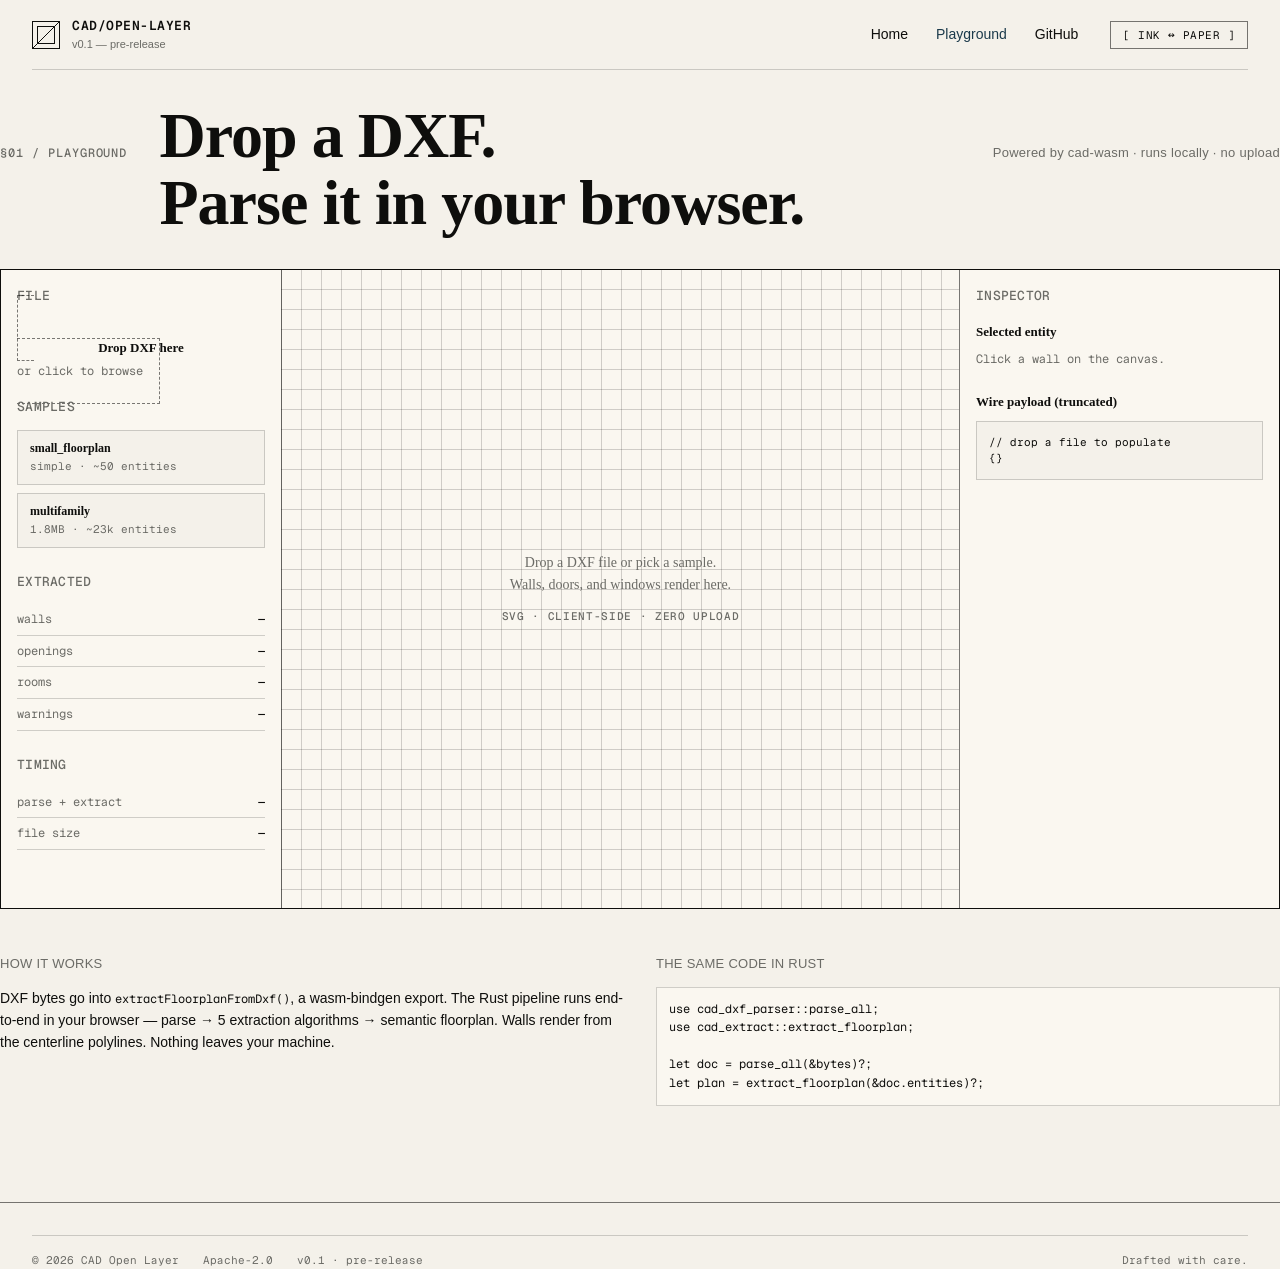
==== web/playground.html @ 50a0a86c "feat(web): static landing + WASM Playground at /web Implements the design system from DESIGN.md as a" ====
<!DOCTYPE html>
<html lang="en" data-theme="paper">
<head>
<meta charset="UTF-8">
<meta name="viewport" content="width=device-width, initial-scale=1.0">
<title>Playground — CAD Open Layer</title>
<meta name="description" content="Drop a DXF file. Watch the library parse it in your browser via WebAssembly.">
<link rel="preconnect" href="https://api.fontshare.com">
<link rel="preconnect" href="https://fonts.googleapis.com">
<link rel="preconnect" href="https://fonts.gstatic.com" crossorigin>
<link href="https://api.fontshare.com/v2/css?f[]=cabinet-grotesk@600,700,800&f[]=switzer@400,500,600,700&display=swap" rel="stylesheet">
<link href="https://fonts.googleapis.com/css2?family=Geist+Mono:wght@400;500;600&display=swap" rel="stylesheet">
<link rel="stylesheet" href="./assets/style.css">
<style>
.pg-frame { padding: 32px 0 96px; }
.pg-head {
  display: grid;
  grid-template-columns: auto 1fr auto;
  gap: 32px;
  align-items: baseline;
  margin-bottom: 32px;
}
.pg-head .display-2 { margin: 0; }

.playground {
  border: 1.5px solid var(--ink);
  background: var(--surface);
  display: grid;
  grid-template-columns: 280px 1fr 320px;
  height: 640px;
  font-family: 'Geist Mono';
  font-size: 13px;
}
.pg-pane { padding: 16px; overflow: auto; }
.pg-pane + .pg-pane { border-left: 1px solid var(--rule-strong); }

.pg-files .caption { color: var(--muted); margin-bottom: 12px; }

.dropzone {
  border: 1px dashed var(--rule-strong);
  padding: 24px 16px;
  text-align: center;
  cursor: pointer;
  margin-bottom: 16px;
  transition: 0.15s ease all;
  color: var(--muted);
  font-size: 12px;
  line-height: 1.5;
}
.dropzone:hover, .dropzone.drag {
  border-color: var(--accent);
  color: var(--fg);
  background: var(--hover);
}
.dropzone strong {
  display: block;
  font-family: 'Switzer';
  font-weight: 600;
  font-size: 13px;
  color: var(--fg);
  margin-bottom: 4px;
}
.dropzone input { display: none; }

.sample-link {
  display: block;
  padding: 8px 12px;
  margin-top: 8px;
  border: 1px solid var(--rule);
  text-decoration: none;
  color: var(--fg);
  font-size: 12px;
  background: var(--bg);
  cursor: pointer;
  transition: 0.12s ease all;
}
.sample-link:hover { border-color: var(--accent); }
.sample-link strong { display: block; font-family: 'Switzer'; font-size: 12px; font-weight: 600; }
.sample-link span { color: var(--muted); font-size: 11px; }

.pg-row {
  padding: 6px 0;
  display: grid;
  grid-template-columns: 1fr auto;
  gap: 12px;
  border-bottom: 1px solid var(--rule);
  font-size: 12px;
  color: var(--fg);
}
.pg-row span:first-child { color: var(--muted); }
.pg-row strong { font-weight: 500; color: var(--fg); }
.pg-row.metric strong { font-family: 'Geist Mono'; font-feature-settings: "tnum"; }

.pg-canvas {
  background:
    linear-gradient(var(--rule) 1px, transparent 1px),
    linear-gradient(90deg, var(--rule) 1px, transparent 1px);
  background-size: 20px 20px;
  background-position: -1px -1px;
  position: relative;
  padding: 0;
  display: flex;
  align-items: center;
  justify-content: center;
  overflow: hidden;
}
.pg-canvas svg {
  width: 100%;
  height: 100%;
  display: block;
}
.pg-canvas-empty {
  font-family: 'Switzer';
  color: var(--muted);
  font-size: 14px;
  text-align: center;
  padding: 24px;
  max-width: 360px;
}
.pg-canvas-empty .caption { font-family: 'Geist Mono'; font-size: 11px; color: var(--muted); letter-spacing: 0.06em; text-transform: uppercase; margin-top: 12px; }

.pg-status {
  position: absolute;
  top: 12px;
  left: 12px;
  background: var(--bg);
  border: 1px solid var(--rule-strong);
  padding: 4px 10px;
  font-size: 11px;
  color: var(--fg);
  font-family: 'Geist Mono';
}
.pg-status.success { border-color: var(--patina); color: var(--patina); }
.pg-status.error { border-color: var(--minium); color: var(--minium); }
.pg-status.busy { border-color: var(--accent); color: var(--accent); }

.pg-inspector .caption { color: var(--muted); margin-bottom: 12px; }
.pg-inspector h3 { font-family: 'Switzer'; font-size: 13px; font-weight: 600; margin: 16px 0 8px; color: var(--fg); }
.pg-inspector pre {
  font-family: 'Geist Mono';
  font-size: 11px;
  line-height: 1.5;
  margin: 0;
  color: var(--fg);
  background: var(--bg);
  padding: 12px;
  border: 1px solid var(--rule);
  white-space: pre-wrap;
  word-break: break-all;
  max-height: 280px;
  overflow: auto;
}

@media (max-width: 960px) {
  .playground { grid-template-columns: 1fr; height: auto; }
  .pg-pane { min-height: 200px; }
  .pg-pane + .pg-pane { border-left: none; border-top: 1px solid var(--rule-strong); }
  .pg-canvas { min-height: 360px; }
}
</style>
</head>
<body>

<header class="frame">
  <div class="page-header">
    <a class="brand" href="./index.html">
      <div class="brand-mark"></div>
      <div>
        <div class="brand-name">CAD/OPEN-LAYER</div>
        <div class="brand-version">v0.1 — pre-release</div>
      </div>
    </a>
    <nav class="nav-primary">
      <a href="./index.html">Home</a>
      <a href="./playground.html" class="active">Playground</a>
      <a href="https://github.com/shgkrrl0924/cad-open-layer">GitHub</a>
    </nav>
    <button class="theme-toggle" onclick="toggleTheme()" aria-label="Toggle theme">[ INK ↔ PAPER ]</button>
  </div>
</header>

<main class="frame pg-frame">

  <div class="pg-head">
    <span class="section-no">§01 / PLAYGROUND</span>
    <h1 class="display-2">Drop a DXF.<br>Parse it in your browser.</h1>
    <span class="caption" style="color: var(--muted);">Powered by cad-wasm · runs locally · no upload</span>
  </div>

  <div class="playground">

    <div class="pg-pane pg-files">
      <div class="caption">FILE</div>

      <label class="dropzone" id="dropzone">
        <input type="file" id="fileInput" accept=".dxf,text/plain" />
        <strong>Drop DXF here</strong>
        or click to browse
      </label>

      <div class="caption" style="margin-top: 16px;">SAMPLES</div>
      <a class="sample-link" data-sample="small">
        <strong>small_floorplan</strong>
        <span>simple · ~50 entities</span>
      </a>
      <a class="sample-link" data-sample="medium">
        <strong>multifamily</strong>
        <span>1.8MB · ~23k entities</span>
      </a>

      <div class="caption" style="margin-top: 24px;">EXTRACTED</div>
      <div class="pg-row metric"><span>walls</span><strong id="m-walls">—</strong></div>
      <div class="pg-row metric"><span>openings</span><strong id="m-openings">—</strong></div>
      <div class="pg-row metric"><span>rooms</span><strong id="m-rooms">—</strong></div>
      <div class="pg-row metric"><span>warnings</span><strong id="m-warnings">—</strong></div>

      <div class="caption" style="margin-top: 24px;">TIMING</div>
      <div class="pg-row metric"><span>parse + extract</span><strong id="m-time">—</strong></div>
      <div class="pg-row metric"><span>file size</span><strong id="m-size">—</strong></div>
    </div>

    <div class="pg-pane pg-canvas" id="canvasPane">
      <div class="pg-canvas-empty" id="canvasEmpty">
        Drop a DXF file or pick a sample.<br>
        Walls, doors, and windows render here.
        <div class="caption">SVG · client-side · zero upload</div>
      </div>
      <svg id="canvas" viewBox="0 0 800 600" preserveAspectRatio="xMidYMid meet" style="display: none;"></svg>
      <div class="pg-status" id="status" style="display: none;">idle</div>
    </div>

    <div class="pg-pane pg-inspector">
      <div class="caption">INSPECTOR</div>
      <h3>Selected entity</h3>
      <div id="inspectorPanel" style="color: var(--muted); font-size: 12px;">Click a wall on the canvas.</div>

      <h3 style="margin-top: 24px;">Wire payload (truncated)</h3>
      <pre id="payloadPanel">// drop a file to populate
{}</pre>
    </div>

  </div>

  <div style="margin-top: 32px; display: grid; grid-template-columns: 1fr 1fr; gap: 32px;">
    <div>
      <h3 class="caption" style="color: var(--muted);">HOW IT WORKS</h3>
      <p style="font-size: 14px; line-height: 1.6; color: var(--fg); margin: 8px 0 0;">
        DXF bytes go into <code class="mono" style="font-size: 12px;">extractFloorplanFromDxf()</code>, a
        wasm-bindgen export. The Rust pipeline runs end-to-end in your browser
        — parse → 5 extraction algorithms → semantic floorplan. Walls render
        from the centerline polylines. Nothing leaves your machine.
      </p>
    </div>
    <div>
      <h3 class="caption" style="color: var(--muted);">THE SAME CODE IN RUST</h3>
      <pre class="mono" style="font-size: 12px; line-height: 1.55; padding: 12px; background: var(--surface); border: 1px solid var(--rule); margin: 8px 0 0;">use cad_dxf_parser::parse_all;
use cad_extract::extract_floorplan;

let doc = parse_all(&bytes)?;
let plan = extract_floorplan(&doc.entities)?;</pre>
    </div>
  </div>

</main>

<footer class="frame">
  <div class="foot-meta">
    <span>© 2026 CAD Open Layer</span>
    <span>Apache-2.0</span>
    <span>v0.1 · pre-release</span>
    <span style="margin-left: auto;">Drafted with care.</span>
  </div>
</footer>

<script type="module">
import init, { extractFloorplanFromDxf, parseDxfSummary } from "./pkg/cad_wasm.js";

const els = {
  dropzone: document.getElementById("dropzone"),
  fileInput: document.getElementById("fileInput"),
  canvas: document.getElementById("canvas"),
  canvasEmpty: document.getElementById("canvasEmpty"),
  status: document.getElementById("status"),
  inspectorPanel: document.getElementById("inspectorPanel"),
  payloadPanel: document.getElementById("payloadPanel"),
  metrics: {
    walls: document.getElementById("m-walls"),
    openings: document.getElementById("m-openings"),
    rooms: document.getElementById("m-rooms"),
    warnings: document.getElementById("m-warnings"),
    time: document.getElementById("m-time"),
    size: document.getElementById("m-size"),
  },
};

function setStatus(text, kind) {
  els.status.style.display = "block";
  els.status.textContent = text;
  els.status.className = "pg-status" + (kind ? " " + kind : "");
}

async function ready() {
  setStatus("loading wasm…", "busy");
  await init();
  setStatus("ready · drop a file", "success");
}

ready().catch((e) => {
  console.error(e);
  setStatus("wasm load failed: " + e.message, "error");
});

function fmtBytes(n) {
  if (n < 1024) return n + " B";
  if (n < 1024 * 1024) return (n / 1024).toFixed(1) + " KB";
  return (n / (1024 * 1024)).toFixed(2) + " MB";
}

async function processFile(name, bytes) {
  setStatus("parsing " + name, "busy");
  const t0 = performance.now();
  try {
    const wire = extractFloorplanFromDxf(bytes);
    const t1 = performance.now();

    els.metrics.walls.textContent = wire.walls.length.toLocaleString();
    els.metrics.openings.textContent = wire.openings.length.toLocaleString();
    els.metrics.rooms.textContent = wire.rooms.length.toLocaleString();
    els.metrics.warnings.textContent = wire.parse_warnings.toLocaleString();
    els.metrics.time.textContent = (t1 - t0).toFixed(0) + " ms";
    els.metrics.size.textContent = fmtBytes(bytes.length);

    renderFloorplan(wire);
    populateInspector(wire);
    populatePayload(wire);

    setStatus(
      "parsed " + wire.walls.length + " walls · " + (t1 - t0).toFixed(0) + "ms",
      "success",
    );
  } catch (e) {
    console.error(e);
    setStatus("error: " + (e.message || e), "error");
  }
}

function renderFloorplan(wire) {
  // Compute bounding box across all wall centerlines.
  let minX = Infinity, minY = Infinity, maxX = -Infinity, maxY = -Infinity;
  for (const w of wire.walls) {
    for (const p of w.centerline) {
      if (p.x < minX) minX = p.x;
      if (p.y < minY) minY = p.y;
      if (p.x > maxX) maxX = p.x;
      if (p.y > maxY) maxY = p.y;
    }
  }
  if (!isFinite(minX)) {
    els.canvas.style.display = "none";
    els.canvasEmpty.style.display = "block";
    els.canvasEmpty.innerHTML = "No walls extracted. Try a different file.";
    return;
  }
  const padX = (maxX - minX) * 0.05 || 100;
  const padY = (maxY - minY) * 0.05 || 100;
  const vbX = minX - padX;
  const vbY = minY - padY;
  const vbW = (maxX - minX) + 2 * padX;
  const vbH = (maxY - minY) + 2 * padY;

  els.canvasEmpty.style.display = "none";
  els.canvas.style.display = "block";
  // DXF y-axis goes up, SVG y-axis goes down — flip with negative scale.
  els.canvas.setAttribute("viewBox", `${vbX} ${vbY} ${vbW} ${vbH}`);
  els.canvas.innerHTML = "";

  const g = document.createElementNS("http://www.w3.org/2000/svg", "g");
  // Apply Y-flip transform around the bounding box.
  g.setAttribute("transform", `translate(0, ${minY + maxY}) scale(1, -1)`);
  els.canvas.appendChild(g);

  // Walls
  const colorByKind = {
    Exterior: "var(--ink)",
    Interior: "var(--prussian)",
    Partition: "var(--graphite)",
    Unknown: "var(--graphite)",
  };
  const widthByKind = {
    Exterior: 0.04,
    Interior: 0.025,
    Partition: 0.015,
    Unknown: 0.02,
  };
  const baseStrokeWidth = Math.max(vbW, vbH) * 0.001;

  for (const w of wire.walls) {
    if (w.centerline.length < 2) continue;
    const path = document.createElementNS("http://www.w3.org/2000/svg", "polyline");
    path.setAttribute("points", w.centerline.map(p => `${p.x},${p.y}`).join(" "));
    path.setAttribute("stroke", colorByKind[w.kind] || "var(--ink)");
    path.setAttribute("stroke-width", baseStrokeWidth * (widthByKind[w.kind] || 0.02) * 80);
    path.setAttribute("fill", "none");
    path.setAttribute("stroke-linecap", "round");
    path.setAttribute("stroke-linejoin", "round");
    path.style.cursor = "pointer";
    path.dataset.wallId = w.id;
    path.dataset.kind = w.kind;
    path.dataset.thickness = w.thickness;
    path.dataset.layer = w.layer;
    path.addEventListener("click", () => selectWall(w));
    g.appendChild(path);
  }

  // Rooms (semi-transparent fill)
  for (const r of wire.rooms) {
    if (r.boundary.length < 3) continue;
    const poly = document.createElementNS("http://www.w3.org/2000/svg", "polygon");
    poly.setAttribute("points", r.boundary.map(p => `${p.x},${p.y}`).join(" "));
    poly.setAttribute("fill", "var(--patina)");
    poly.setAttribute("fill-opacity", "0.18");
    poly.setAttribute("stroke", "none");
    poly.setAttribute("pointer-events", "none");
    g.insertBefore(poly, g.firstChild);
  }
}

function selectWall(w) {
  els.inspectorPanel.innerHTML = `
    <div class="pg-row"><span>kind</span><strong>Wall</strong></div>
    <div class="pg-row"><span>id</span><strong>${w.id}</strong></div>
    <div class="pg-row"><span>classification</span><strong style="color: var(--accent);">${w.kind}</strong></div>
    <div class="pg-row"><span>thickness</span><strong>${w.thickness.toFixed(0)}mm</strong></div>
    <div class="pg-row"><span>layer</span><strong>${w.layer || "—"}</strong></div>
    <div class="pg-row"><span>vertices</span><strong>${w.centerline.length}</strong></div>
  `;
}

function populateInspector(wire) {
  if (wire.walls.length > 0) {
    selectWall(wire.walls[0]);
  } else {
    els.inspectorPanel.innerHTML = `<div style="color: var(--muted); font-size: 12px;">No walls extracted.</div>`;
  }
}

function populatePayload(wire) {
  // Truncate huge arrays for display.
  const summary = {
    walls: wire.walls.length,
    openings: wire.openings.length,
    rooms: wire.rooms.length,
    parse_warnings: wire.parse_warnings,
    sample_wall: wire.walls[0] || null,
  };
  els.payloadPanel.textContent = JSON.stringify(summary, null, 2);
}

// File input
els.fileInput.addEventListener("change", async (e) => {
  const f = e.target.files[0];
  if (!f) return;
  const bytes = new Uint8Array(await f.arrayBuffer());
  processFile(f.name, bytes);
});

// Drag and drop
["dragenter", "dragover"].forEach((ev) => {
  els.dropzone.addEventListener(ev, (e) => {
    e.preventDefault();
    els.dropzone.classList.add("drag");
  });
});
["dragleave", "drop"].forEach((ev) => {
  els.dropzone.addEventListener(ev, (e) => {
    e.preventDefault();
    els.dropzone.classList.remove("drag");
  });
});
els.dropzone.addEventListener("drop", async (e) => {
  const f = e.dataTransfer.files[0];
  if (!f) return;
  const bytes = new Uint8Array(await f.arrayBuffer());
  processFile(f.name, bytes);
});

// Sample loaders
const samples = {
  small: "../tests/corpus/synthetic/small_floorplan_simple_r2000.dxf",
  medium: "../tests/corpus/synthetic/medium_multifamily_floorplan_synthetic_r2000.dxf",
};
document.querySelectorAll(".sample-link").forEach((el) => {
  el.addEventListener("click", async (e) => {
    e.preventDefault();
    const key = el.dataset.sample;
    const url = samples[key];
    setStatus("fetching " + key + "…", "busy");
    try {
      const resp = await fetch(url);
      if (!resp.ok) throw new Error("HTTP " + resp.status);
      const buf = await resp.arrayBuffer();
      processFile(key + ".dxf", new Uint8Array(buf));
    } catch (err) {
      setStatus("sample fetch failed: " + err.message, "error");
    }
  });
});

window.toggleTheme = function () {
  const root = document.documentElement;
  const next = root.dataset.theme === "ink" ? "paper" : "ink";
  root.dataset.theme = next;
  document.querySelector(".theme-toggle").textContent = next === "ink" ? "[ PAPER ]" : "[ INK ]";
  try { localStorage.setItem("theme", next); } catch (e) {}
};
(function () {
  try {
    const saved = localStorage.getItem("theme");
    if (saved) document.documentElement.dataset.theme = saved;
  } catch (e) {}
})();
</script>

</body>
</html>
---- web/assets/style.css ----
/* CAD Open Layer — drafting-paper brutalism design system.
   See DESIGN.md in repo root for the canonical reference. */

:root[data-theme="paper"] {
  --ink: #0E0E0C;
  --paper: #F4F1EA;
  --prussian: #1B3A4B;
  --minium: #C8412A;
  --graphite: #6B6B66;
  --patina: #9FB8A8;
  --onionskin: #E8DFC8;
  --rule: rgba(14, 14, 12, 0.18);
  --rule-strong: rgba(14, 14, 12, 0.55);
  --bg: var(--paper);
  --fg: var(--ink);
  --muted: var(--graphite);
  --accent: var(--prussian);
  --warn: var(--minium);
  --surface: #FAF7F0;
  --hover: var(--onionskin);
}
:root[data-theme="ink"] {
  --ink: #F4F1EA;
  --paper: #0E0E0C;
  --prussian: #6FA8C0;
  --minium: #E36F58;
  --graphite: #8E8E8A;
  --patina: #9FB8A8;
  --onionskin: #1A1A18;
  --rule: rgba(244, 241, 234, 0.14);
  --rule-strong: rgba(244, 241, 234, 0.4);
  --bg: var(--paper);
  --fg: var(--ink);
  --muted: var(--graphite);
  --accent: var(--prussian);
  --warn: var(--minium);
  --surface: #141412;
  --hover: var(--onionskin);
}

* { box-sizing: border-box; }
html { font-size: 16px; }
body {
  margin: 0;
  background: var(--bg);
  color: var(--fg);
  font-family: 'Switzer', -apple-system, sans-serif;
  font-weight: 400;
  line-height: 1.55;
  font-feature-settings: "ss01", "tnum";
  -webkit-font-smoothing: antialiased;
  text-rendering: optimizeLegibility;
}

/* Type system */
.display-1 { font-family: 'Cabinet Grotesk'; font-weight: 800; font-size: clamp(48px, 7.5vw, 96px); line-height: 0.95; letter-spacing: -0.02em; }
.display-2 { font-family: 'Cabinet Grotesk'; font-weight: 700; font-size: clamp(36px, 5vw, 64px); line-height: 1.05; letter-spacing: -0.015em; }
.h1 { font-family: 'Cabinet Grotesk'; font-weight: 600; font-size: 36px; line-height: 1.15; letter-spacing: -0.01em; }
.h2 { font-family: 'Cabinet Grotesk'; font-weight: 600; font-size: 24px; line-height: 1.2; }
.body-lg { font-size: 19px; line-height: 1.55; }
.caption { font-weight: 500; font-size: 13px; letter-spacing: 0.02em; }
.mono { font-family: 'Geist Mono', ui-monospace, monospace; font-feature-settings: "ss02", "tnum"; }
.section-no { font-family: 'Geist Mono'; font-size: 12px; font-weight: 500; color: var(--muted); letter-spacing: 0.08em; text-transform: uppercase; }

/* Layout */
.frame { max-width: 1280px; margin: 0 auto; padding: 0 32px; }
.rule { border-top: 1px solid var(--rule); margin: 0; }

/* Page header */
.page-header {
  display: grid;
  grid-template-columns: 1fr auto auto;
  align-items: center;
  padding: 16px 0;
  gap: 32px;
  border-bottom: 1px solid var(--rule);
}
.brand { display: flex; align-items: center; gap: 12px; text-decoration: none; color: inherit; }
.brand-mark {
  width: 28px; height: 28px;
  border: 1.5px solid var(--ink);
  position: relative;
}
.brand-mark::before {
  content: "";
  position: absolute;
  inset: 4px;
  border: 1px solid var(--ink);
}
.brand-mark::after {
  content: "";
  position: absolute;
  inset: 0;
  background: linear-gradient(135deg, transparent 49.5%, var(--ink) 49.5%, var(--ink) 50.5%, transparent 50.5%);
}
.brand-name { font-family: 'Geist Mono'; font-size: 13px; font-weight: 600; letter-spacing: 0.04em; }
.brand-version { font-size: 11px; color: var(--muted); }

nav.nav-primary { display: flex; gap: 28px; }
nav.nav-primary a { color: var(--fg); text-decoration: none; font-size: 14px; font-weight: 500; }
nav.nav-primary a:hover { color: var(--accent); }
nav.nav-primary a.active { color: var(--accent); }

.theme-toggle {
  background: none;
  border: 1px solid var(--rule-strong);
  padding: 6px 12px;
  font-family: 'Geist Mono';
  font-size: 11px;
  cursor: pointer;
  color: var(--fg);
  letter-spacing: 0.04em;
}
.theme-toggle:hover { background: var(--hover); }

/* Buttons */
.btn {
  display: inline-flex;
  align-items: center;
  gap: 10px;
  font-family: 'Switzer';
  font-weight: 500;
  font-size: 14px;
  padding: 12px 22px;
  border: 1.5px solid var(--ink);
  background: var(--ink);
  color: var(--paper);
  text-decoration: none;
  cursor: pointer;
  transition: 0.12s ease all;
}
.btn:hover { background: var(--accent); border-color: var(--accent); color: var(--paper); }
.btn-secondary { background: transparent; color: var(--ink); }
.btn-secondary:hover { background: var(--ink); color: var(--paper); }
.btn-ghost { background: transparent; color: var(--fg); border: 1px solid var(--rule-strong); }
.btn-ghost:hover { background: var(--hover); border-color: var(--ink); }
.btn .arrow { font-family: 'Geist Mono'; font-size: 13px; }

/* Title block (drafting frame) */
.titleblock {
  border: 1.5px solid var(--ink);
  background: var(--surface);
  font-family: 'Geist Mono';
  font-size: 12px;
  display: grid;
  grid-template-rows: auto auto 1fr auto;
}
.titleblock-header {
  display: grid;
  grid-template-columns: repeat(4, 1fr);
  border-bottom: 1px solid var(--rule-strong);
}
.titleblock-header > div {
  padding: 8px 12px;
  border-right: 1px solid var(--rule-strong);
}
.titleblock-header > div:last-child { border-right: none; }
.titleblock-header dt { color: var(--muted); font-size: 10px; letter-spacing: 0.06em; text-transform: uppercase; margin: 0 0 2px; }
.titleblock-header dd { margin: 0; font-weight: 500; color: var(--fg); }
.titleblock-body { padding: 24px; min-height: 280px; }
.titleblock-body pre { margin: 0; font-size: 13.5px; line-height: 1.6; color: var(--fg); white-space: pre; overflow-x: auto; }
.titleblock-footer {
  padding: 8px 12px;
  border-top: 1px solid var(--rule-strong);
  display: flex;
  justify-content: space-between;
  color: var(--muted);
  font-size: 11px;
}

/* Code highlighting */
.tk-kw { color: var(--accent); font-weight: 500; }
.tk-fn { color: var(--ink); font-weight: 500; }
.tk-str { color: var(--minium); }
.tk-num { color: var(--accent); }
.tk-com { color: var(--muted); font-style: italic; }

/* Section block */
section.block { padding: 80px 0 64px; border-top: 1px solid var(--rule-strong); }
.block-head {
  display: grid;
  grid-template-columns: auto 1fr;
  gap: 32px;
  align-items: baseline;
  margin-bottom: 48px;
}
.block-head .section-no { white-space: nowrap; }

/* Capability table */
.cap-table {
  display: grid;
  grid-template-columns: 80px 200px 1fr auto;
  gap: 24px;
  padding: 18px 0;
  border-top: 1px solid var(--rule);
  align-items: baseline;
}
.cap-table:first-of-type { border-top: 1px solid var(--rule-strong); }
.cap-table:last-of-type { border-bottom: 1px solid var(--rule-strong); }
.cap-num { font-family: 'Geist Mono'; font-size: 12px; color: var(--muted); }
.cap-title { font-family: 'Cabinet Grotesk'; font-weight: 600; font-size: 22px; }
.cap-desc { color: var(--muted); }
.cap-meta { font-family: 'Geist Mono'; font-size: 11px; color: var(--muted); letter-spacing: 0.04em; text-transform: uppercase; }

/* Alerts */
.alerts { display: grid; gap: 12px; margin-top: 16px; }
.alert {
  display: grid;
  grid-template-columns: auto 1fr;
  gap: 16px;
  align-items: baseline;
  padding: 14px 18px;
  border-left: 3px solid;
  background: var(--surface);
}
.alert-icon { font-family: 'Geist Mono'; font-size: 11px; letter-spacing: 0.06em; }
.alert-success { border-color: var(--patina); }
.alert-warn { border-color: #C8923A; }
.alert-error { border-color: var(--minium); }
.alert-info { border-color: var(--accent); }
.alert-success .alert-icon { color: var(--patina); }
.alert-warn .alert-icon { color: #C8923A; }
.alert-error .alert-icon { color: var(--minium); }
.alert-info .alert-icon { color: var(--accent); }

/* Footer */
footer { padding: 64px 0 48px; border-top: 1px solid var(--rule-strong); margin-top: 96px; }
.foot-grid { display: grid; grid-template-columns: 2fr repeat(4, 1fr); gap: 48px; }
.foot-col h4 { font-family: 'Geist Mono'; font-size: 11px; color: var(--muted); letter-spacing: 0.06em; text-transform: uppercase; margin: 0 0 12px; font-weight: 500; }
.foot-col ul { list-style: none; padding: 0; margin: 0; display: grid; gap: 6px; }
.foot-col a { color: var(--fg); text-decoration: none; font-size: 14px; }
.foot-col a:hover { color: var(--accent); }
.foot-tag { font-family: 'Cabinet Grotesk'; font-weight: 600; font-size: 14px; max-width: 360px; line-height: 1.4; }
.foot-meta {
  display: flex;
  gap: 24px;
  margin-top: 32px;
  padding-top: 16px;
  border-top: 1px solid var(--rule);
  font-family: 'Geist Mono';
  font-size: 11px;
  color: var(--muted);
}

/* Dim line section break */
.dim-line {
  position: relative;
  padding: 24px 0;
  color: var(--muted);
  font-family: 'Geist Mono';
  font-size: 11px;
  text-align: center;
}
.dim-line::before, .dim-line::after {
  content: "";
  position: absolute;
  top: 50%;
  height: 1px;
  background: var(--rule-strong);
}
.dim-line::before { left: 0; right: 50%; margin-right: 60px; }
.dim-line::after { left: 50%; right: 0; margin-left: 60px; }
.dim-line span { padding: 0 12px; background: var(--bg); position: relative; z-index: 1; }

/* Responsive */
@media (max-width: 960px) {
  .frame { padding: 0 16px; }
  nav.nav-primary { display: none; }
  .cap-table { grid-template-columns: 1fr; gap: 8px; }
  .foot-grid { grid-template-columns: 1fr 1fr; }
}
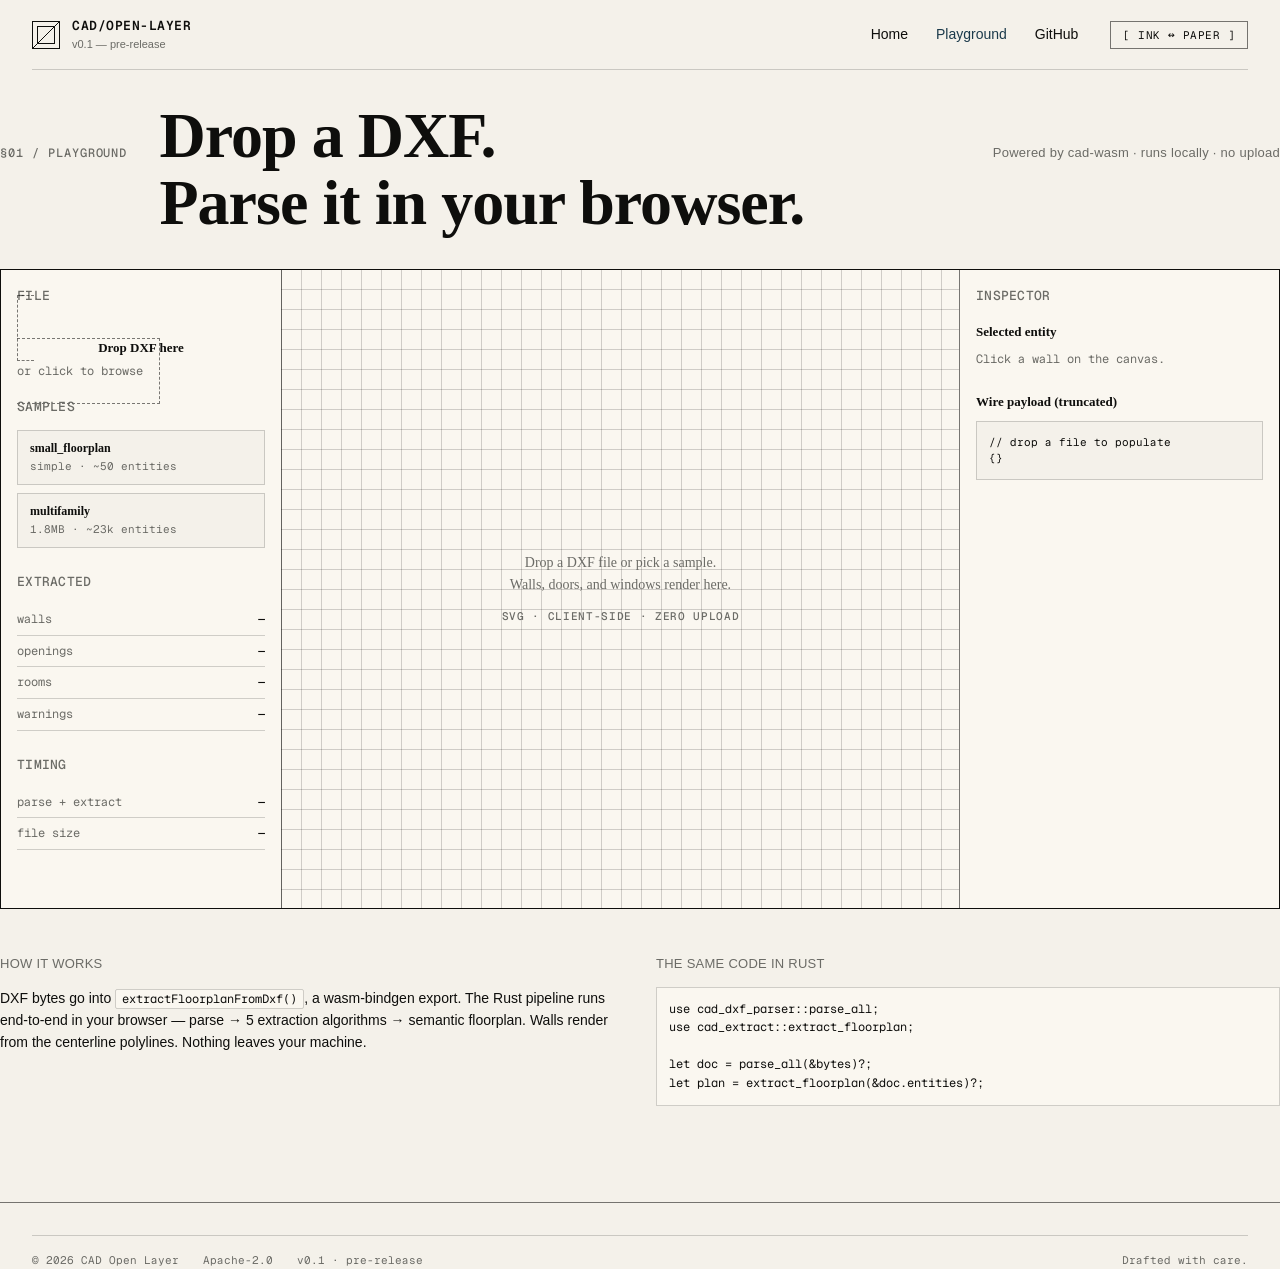
==== commit 501e9bec: "fix(web): wall click hit area, dead links, inline code styling User reported "lots of features don't" ====
--- a/web/playground.html
+++ b/web/playground.html
@@ -109,6 +109,25 @@
   height: 100%;
   display: block;
 }
+.pg-canvas svg polyline[data-wall-id] {
+  vector-effect: non-scaling-stroke;
+  cursor: pointer;
+  transition: stroke 0.1s ease;
+}
+.pg-canvas svg polyline[data-wall-id].hovering {
+  stroke: var(--minium) !important;
+}
+.pg-canvas svg polyline[data-wall-id].selected {
+  stroke: var(--accent) !important;
+  stroke-width: 4 !important;
+}
+/* Invisible thicker hit-target over each wall — same path, transparent stroke. */
+.pg-canvas svg polyline.wall-hit {
+  vector-effect: non-scaling-stroke;
+  stroke: transparent;
+  cursor: pointer;
+  pointer-events: stroke;
+}
 .pg-canvas-empty {
   font-family: 'Switzer';
   color: var(--muted);
@@ -379,37 +398,52 @@
   g.setAttribute("transform", `translate(0, ${minY + maxY}) scale(1, -1)`);
   els.canvas.appendChild(g);
 
-  // Walls
+  // Walls — render visible stroke + invisible thick hit-target overlay.
+  // vector-effect: non-scaling-stroke keeps stroke at consistent pixel size
+  // regardless of viewport zoom, so click targets stay generous on tiny rooms
+  // and don't blow out on large ones.
   const colorByKind = {
     Exterior: "var(--ink)",
     Interior: "var(--prussian)",
     Partition: "var(--graphite)",
     Unknown: "var(--graphite)",
   };
-  const widthByKind = {
-    Exterior: 0.04,
-    Interior: 0.025,
-    Partition: 0.015,
-    Unknown: 0.02,
+  const visiblePxByKind = {
+    Exterior: 3.0,
+    Interior: 2.0,
+    Partition: 1.4,
+    Unknown: 1.6,
   };
-  const baseStrokeWidth = Math.max(vbW, vbH) * 0.001;
+  const HIT_PX = 12;  // generous click target
 
   for (const w of wire.walls) {
     if (w.centerline.length < 2) continue;
+    const points = w.centerline.map(p => `${p.x},${p.y}`).join(" ");
+
+    // Visible wall.
     const path = document.createElementNS("http://www.w3.org/2000/svg", "polyline");
-    path.setAttribute("points", w.centerline.map(p => `${p.x},${p.y}`).join(" "));
+    path.setAttribute("points", points);
     path.setAttribute("stroke", colorByKind[w.kind] || "var(--ink)");
-    path.setAttribute("stroke-width", baseStrokeWidth * (widthByKind[w.kind] || 0.02) * 80);
+    path.setAttribute("stroke-width", visiblePxByKind[w.kind] || 2);
     path.setAttribute("fill", "none");
     path.setAttribute("stroke-linecap", "round");
     path.setAttribute("stroke-linejoin", "round");
-    path.style.cursor = "pointer";
     path.dataset.wallId = w.id;
     path.dataset.kind = w.kind;
     path.dataset.thickness = w.thickness;
     path.dataset.layer = w.layer;
-    path.addEventListener("click", () => selectWall(w));
     g.appendChild(path);
+
+    // Invisible hit-target overlay — thicker stroke for reliable clicking.
+    const hit = document.createElementNS("http://www.w3.org/2000/svg", "polyline");
+    hit.setAttribute("points", points);
+    hit.setAttribute("stroke-width", HIT_PX);
+    hit.setAttribute("fill", "none");
+    hit.classList.add("wall-hit");
+    hit.addEventListener("click", () => selectWall(w, path));
+    hit.addEventListener("mouseenter", () => path.classList.add("hovering"));
+    hit.addEventListener("mouseleave", () => path.classList.remove("hovering"));
+    g.appendChild(hit);
   }
 
   // Rooms (semi-transparent fill)
@@ -425,7 +459,13 @@
   }
 }
 
-function selectWall(w) {
+let selectedPath = null;
+function selectWall(w, pathEl) {
+  if (selectedPath) selectedPath.classList.remove("selected");
+  if (pathEl) {
+    pathEl.classList.add("selected");
+    selectedPath = pathEl;
+  }
   els.inspectorPanel.innerHTML = `
     <div class="pg-row"><span>kind</span><strong>Wall</strong></div>
     <div class="pg-row"><span>id</span><strong>${w.id}</strong></div>
@@ -437,8 +477,10 @@
 }
 
 function populateInspector(wire) {
+  selectedPath = null;
   if (wire.walls.length > 0) {
-    selectWall(wire.walls[0]);
+    const firstPath = els.canvas.querySelector('polyline[data-wall-id]');
+    selectWall(wire.walls[0], firstPath);
   } else {
     els.inspectorPanel.innerHTML = `<div style="color: var(--muted); font-size: 12px;">No walls extracted.</div>`;
   }
--- a/web/assets/style.css
+++ b/web/assets/style.css
@@ -113,6 +113,25 @@
 }
 .theme-toggle:hover { background: var(--hover); }
 
+/* Inline code */
+code {
+  font-family: 'Geist Mono', ui-monospace, monospace;
+  font-size: 0.92em;
+  background: var(--surface);
+  border: 1px solid var(--rule);
+  padding: 1px 6px;
+  border-radius: 2px;
+  color: var(--fg);
+}
+
+/* External link affordance — only in footer columns where users need the cue.
+   Nav and inline links elsewhere have their own visual context. */
+.foot-col a[href^="http"]::after {
+  content: " ↗";
+  font-size: 0.85em;
+  color: var(--muted);
+}
+
 /* Buttons */
 .btn {
   display: inline-flex;
